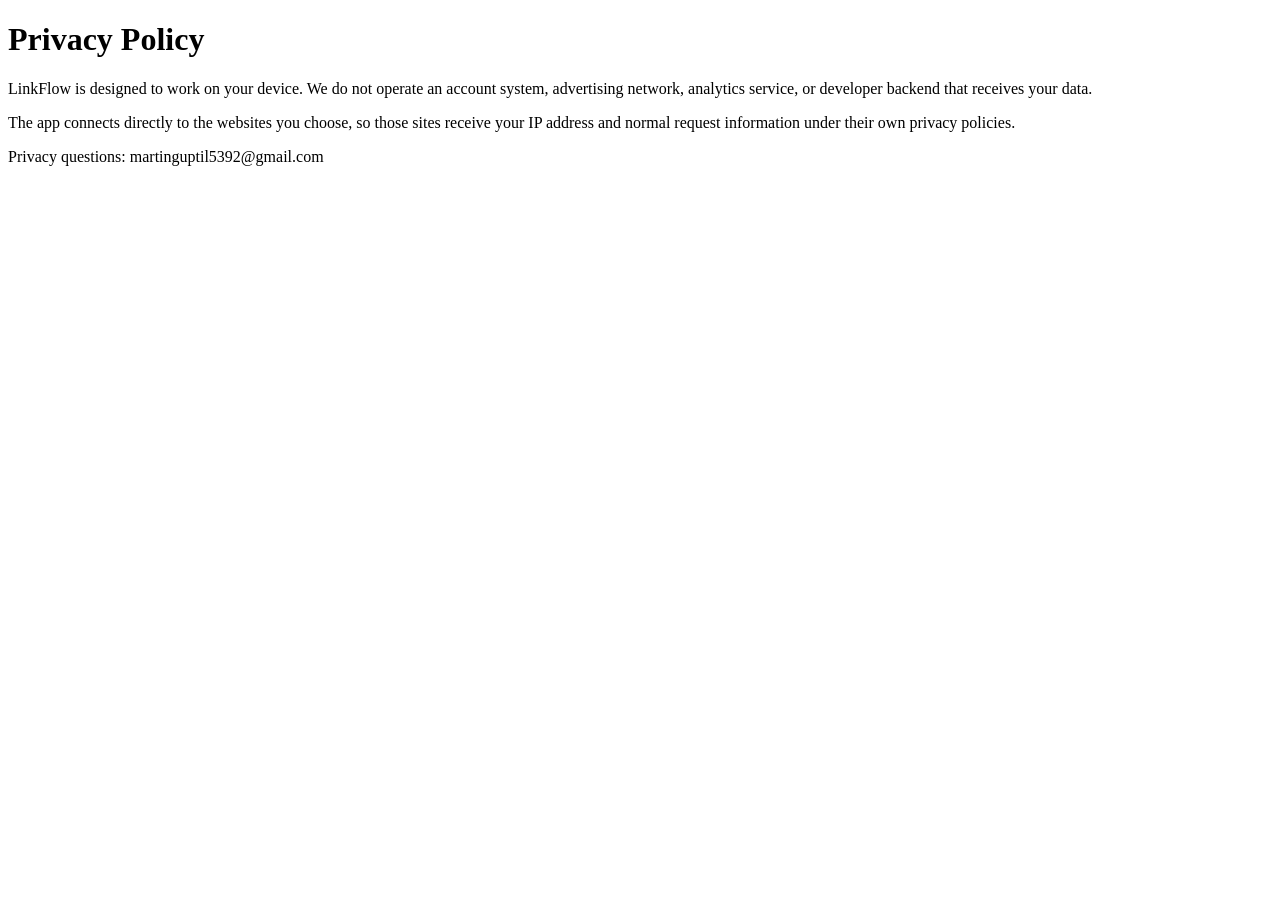
==== privacy/index.html @ 2f605065 "Add privacy policy HTML page" ====
<!DOCTYPE html>
<html lang="en">
<head>
  <meta charset="utf-8">
  <meta name="viewport" content="width=device-width, initial-scale=1">
  <title>Privacy Policy - LinkFlow</title>
  <meta name="description" content="How LinkFlow handles data: local storage, network connections, permissions, security, and your choices.">
  <meta name="theme-color" content="#0d1016">
</head>
<body>
  <h1>Privacy Policy</h1>
  <p>LinkFlow is designed to work on your device. We do not operate an account system, advertising network, analytics service, or developer backend that receives your data.</p>
  <p>The app connects directly to the websites you choose, so those sites receive your IP address and normal request information under their own privacy policies.</p>
  <p>Privacy questions: martinguptil5392@gmail.com</p>
</body>
</html>
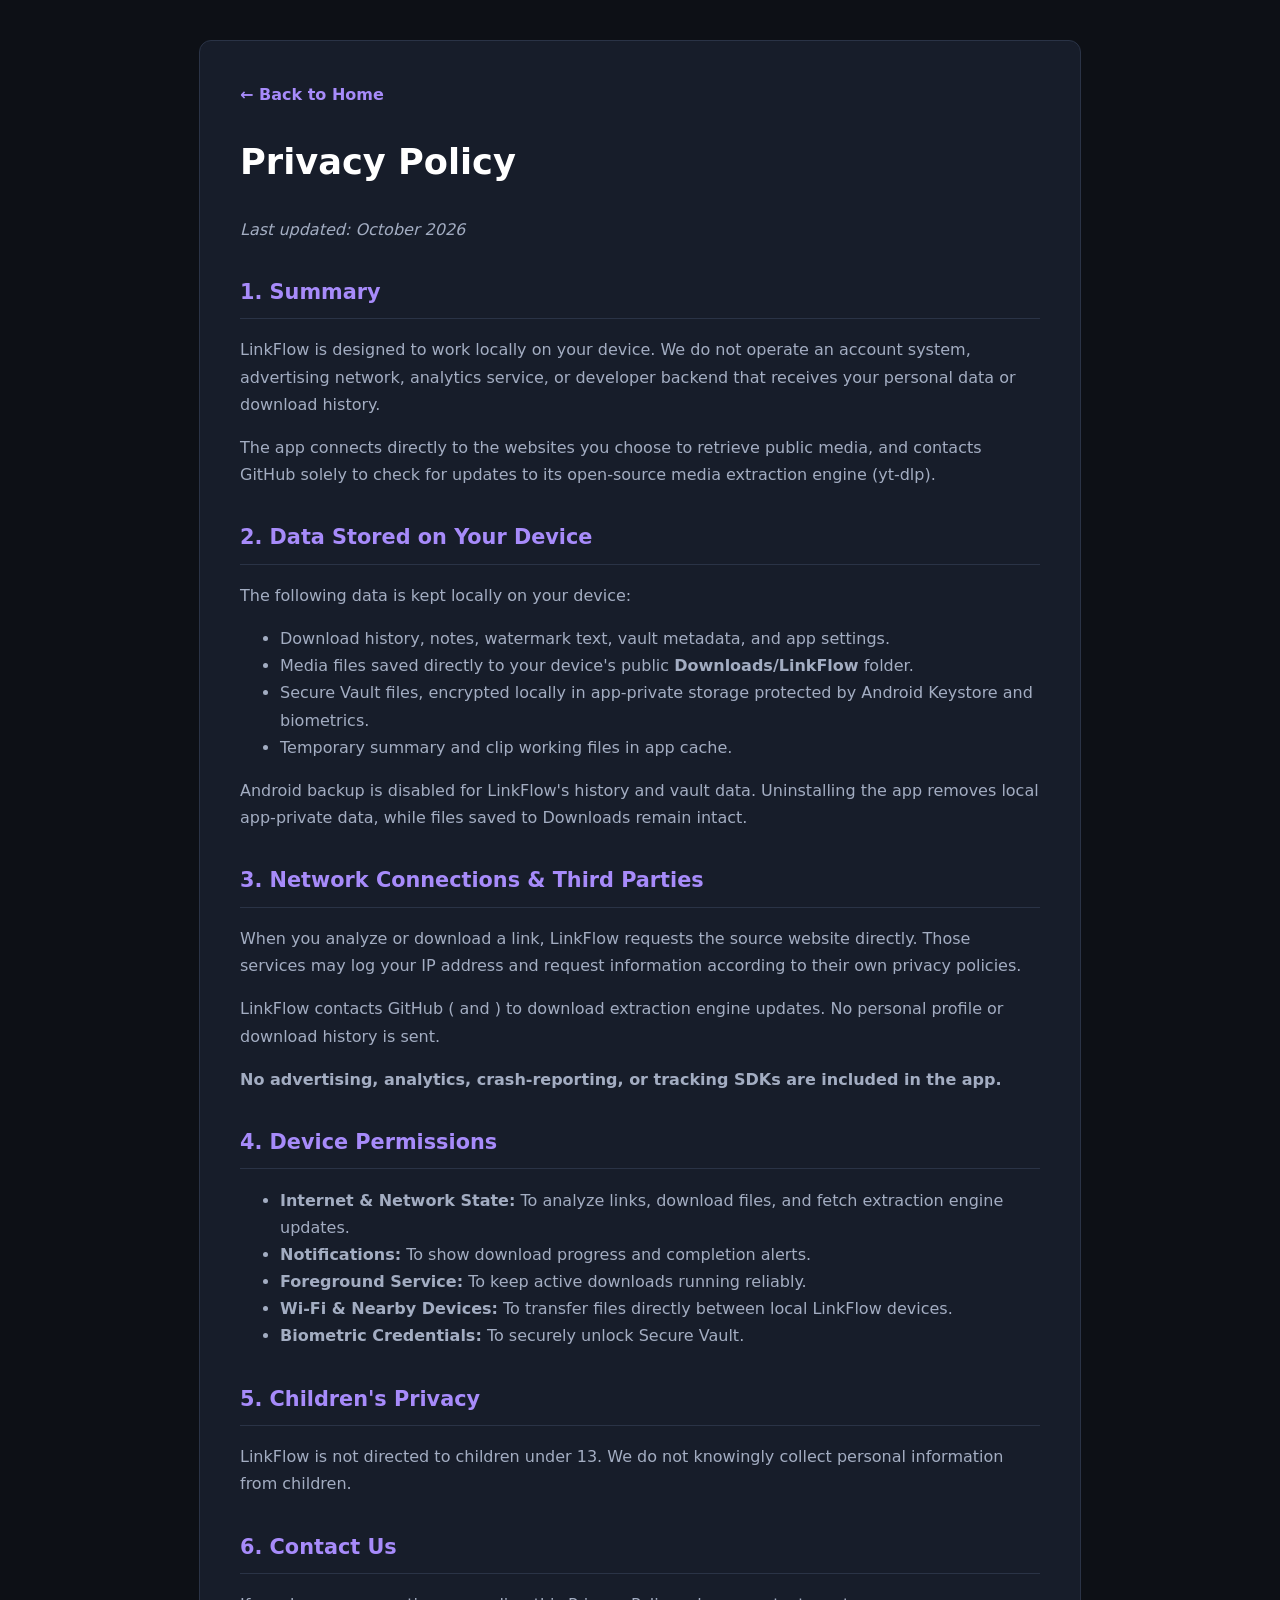
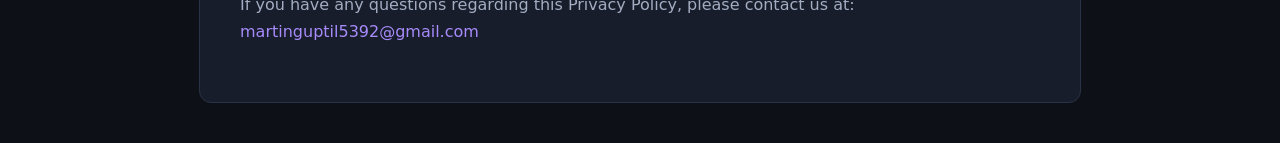
==== commit 0d4526b6: "Enhance privacy policy page with styles and content Added styling and updated privacy policy content" ====
--- a/privacy/index.html
+++ b/privacy/index.html
@@ -5,12 +5,79 @@
   <meta name="viewport" content="width=device-width, initial-scale=1">
   <title>Privacy Policy - LinkFlow</title>
   <meta name="description" content="How LinkFlow handles data: local storage, network connections, permissions, security, and your choices.">
-  <meta name="theme-color" content="#0d1016">
+  <style>
+    :root {
+      --bg: #0d1016;
+      --surface: #171d2a;
+      --text: #e8ebf2;
+      --muted: #a3adc2;
+      --primary: #a78bfa;
+      --line: #2a3346;
+      --radius: 12px;
+    }
+    body {
+      margin: 0;
+      padding: 40px 20px;
+      background: var(--bg);
+      color: var(--text);
+      font-family: system-ui, -apple-system, sans-serif;
+      line-height: 1.7;
+    }
+    .container {
+      max-width: 800px;
+      margin: 0 auto;
+      background: var(--surface);
+      border: 1px solid var(--line);
+      border-radius: var(--radius);
+      padding: 40px;
+    }
+    h1 { font-size: 2.2rem; margin-top: 0; color: #fff; }
+    h2 { font-size: 1.3rem; margin-top: 32px; color: var(--primary); border-bottom: 1px solid var(--line); padding-bottom: 8px; }
+    p, li { color: var(--muted); }
+    a { color: var(--primary); text-decoration: none; }
+    a:hover { text-decoration: underline; }
+    .back { display: inline-block; margin-bottom: 24px; font-weight: 600; }
+  </style>
 </head>
 <body>
-  <h1>Privacy Policy</h1>
-  <p>LinkFlow is designed to work on your device. We do not operate an account system, advertising network, analytics service, or developer backend that receives your data.</p>
-  <p>The app connects directly to the websites you choose, so those sites receive your IP address and normal request information under their own privacy policies.</p>
-  <p>Privacy questions: martinguptil5392@gmail.com</p>
+  <div class="container">
+    <a class="back" href="../">&larr; Back to Home</a>
+    <h1>Privacy Policy</h1>
+    <p><em>Last updated: October 2026</em></p>
+
+    <h2>1. Summary</h2>
+    <p>LinkFlow is designed to work locally on your device. We do not operate an account system, advertising network, analytics service, or developer backend that receives your personal data or download history.</p>
+    <p>The app connects directly to the websites you choose to retrieve public media, and contacts GitHub solely to check for updates to its open-source media extraction engine (yt-dlp).</p>
+
+    <h2>2. Data Stored on Your Device</h2>
+    <p>The following data is kept locally on your device:</p>
+    <ul>
+      <li>Download history, notes, watermark text, vault metadata, and app settings.</li>
+      <li>Media files saved directly to your device's public <strong>Downloads/LinkFlow</strong> folder.</li>
+      <li>Secure Vault files, encrypted locally in app-private storage protected by Android Keystore and biometrics.</li>
+      <li>Temporary summary and clip working files in app cache.</li>
+    </ul>
+    <p>Android backup is disabled for LinkFlow's history and vault data. Uninstalling the app removes local app-private data, while files saved to Downloads remain intact.</p>
+
+    <h2>3. Network Connections & Third Parties</h2>
+    <p>When you analyze or download a link, LinkFlow requests the source website directly. Those services may log your IP address and request information according to their own privacy policies.</p>
+    <p>LinkFlow contacts GitHub (<github.com> and <api.github.com>) to download extraction engine updates. No personal profile or download history is sent.</p>
+    <p><strong>No advertising, analytics, crash-reporting, or tracking SDKs are included in the app.</strong></p>
+
+    <h2>4. Device Permissions</h2>
+    <ul>
+      <li><strong>Internet & Network State:</strong> To analyze links, download files, and fetch extraction engine updates.</li>
+      <li><strong>Notifications:</strong> To show download progress and completion alerts.</li>
+      <li><strong>Foreground Service:</strong> To keep active downloads running reliably.</li>
+      <li><strong>Wi-Fi & Nearby Devices:</strong> To transfer files directly between local LinkFlow devices.</li>
+      <li><strong>Biometric Credentials:</strong> To securely unlock Secure Vault.</li>
+    </ul>
+
+    <h2>5. Children's Privacy</h2>
+    <p>LinkFlow is not directed to children under 13. We do not knowingly collect personal information from children.</p>
+
+    <h2>6. Contact Us</h2>
+    <p>If you have any questions regarding this Privacy Policy, please contact us at: <a href="mailto:martinguptil5392@gmail.com">martinguptil5392@gmail.com</a></p>
+  </div>
 </body>
 </html>
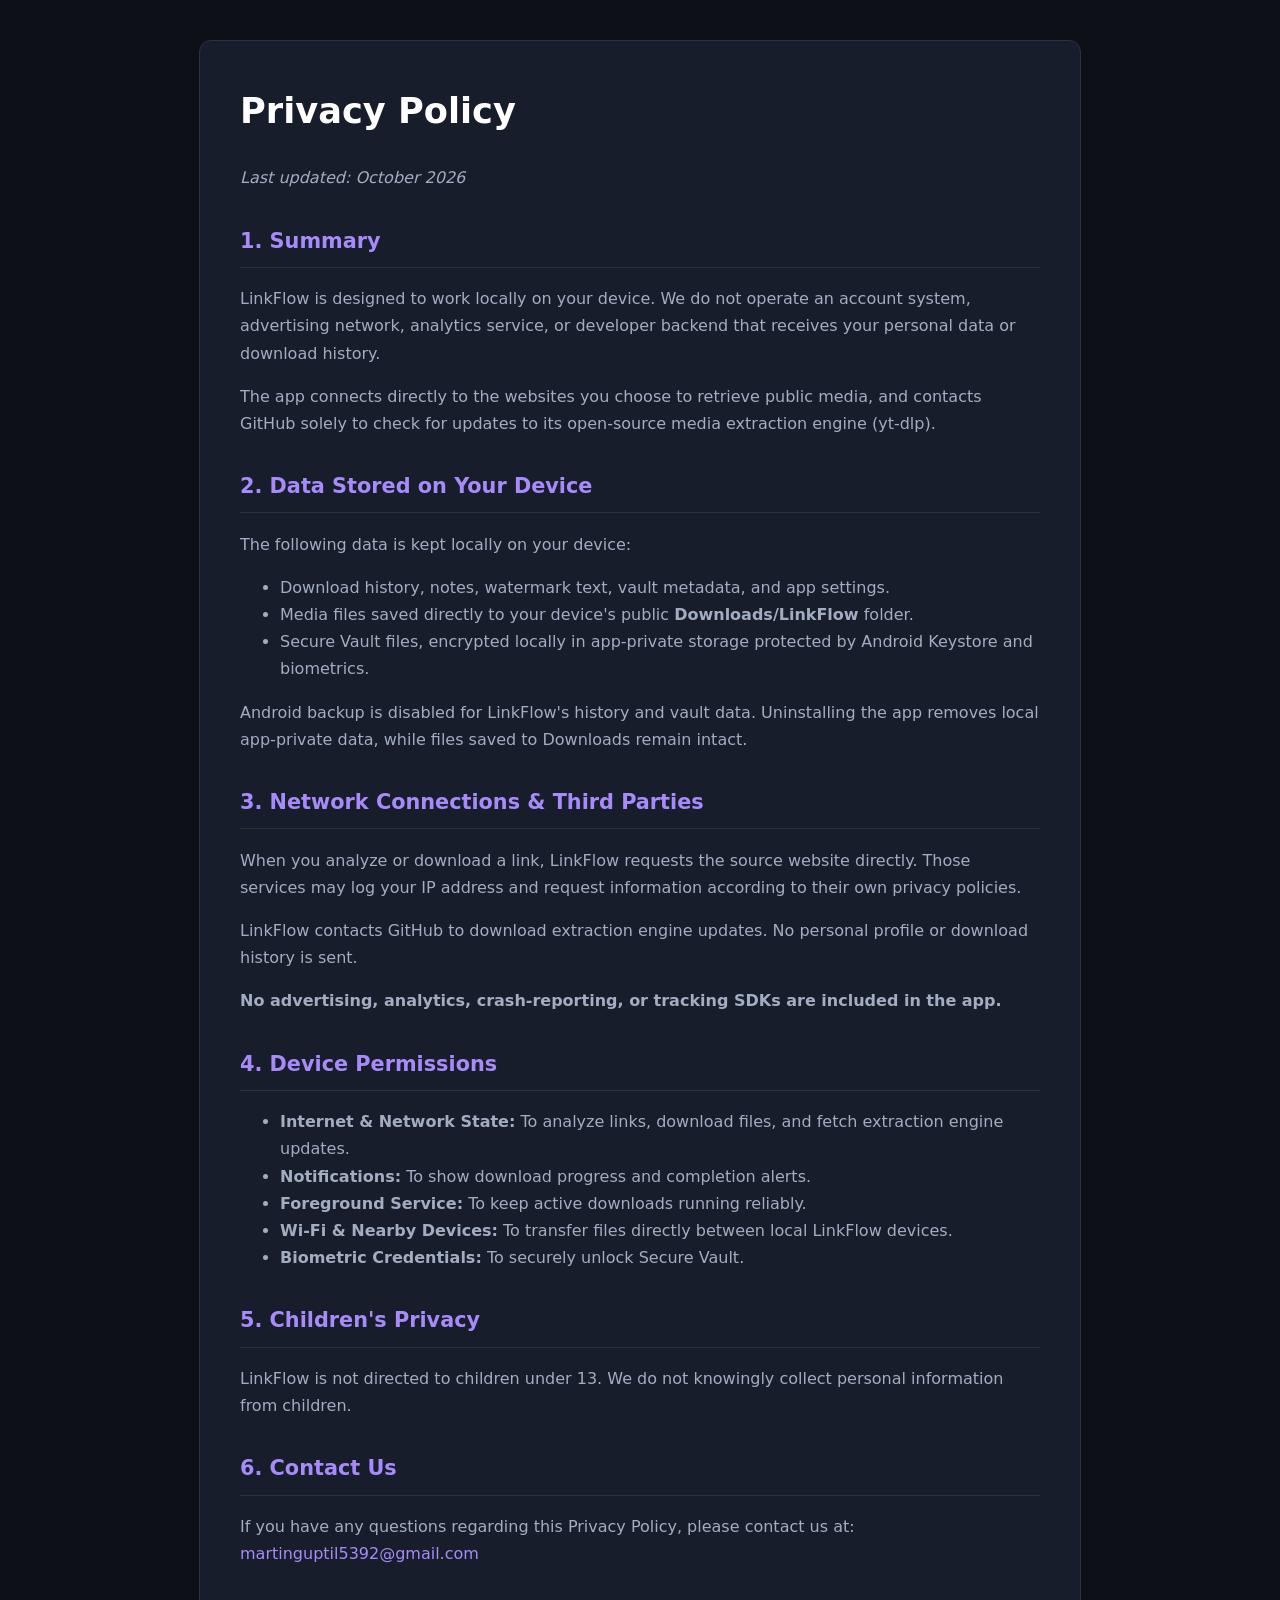
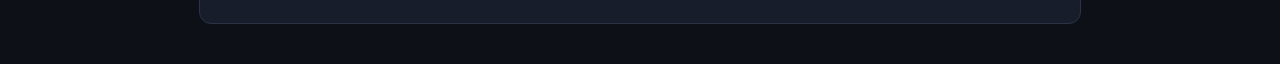
==== commit 1739a8e6: "Refactor privacy policy styles and content Removed unused CSS variables and updated styles for bette" ====
--- a/privacy/index.html
+++ b/privacy/index.html
@@ -4,44 +4,32 @@
   <meta charset="utf-8">
   <meta name="viewport" content="width=device-width, initial-scale=1">
   <title>Privacy Policy - LinkFlow</title>
-  <meta name="description" content="How LinkFlow handles data: local storage, network connections, permissions, security, and your choices.">
   <style>
-    :root {
-      --bg: #0d1016;
-      --surface: #171d2a;
-      --text: #e8ebf2;
-      --muted: #a3adc2;
-      --primary: #a78bfa;
-      --line: #2a3346;
-      --radius: 12px;
-    }
     body {
       margin: 0;
       padding: 40px 20px;
-      background: var(--bg);
-      color: var(--text);
+      background: #0d1016;
+      color: #e8ebf2;
       font-family: system-ui, -apple-system, sans-serif;
       line-height: 1.7;
     }
     .container {
       max-width: 800px;
       margin: 0 auto;
-      background: var(--surface);
-      border: 1px solid var(--line);
-      border-radius: var(--radius);
+      background: #171d2a;
+      border: 1px solid #2a3346;
+      border-radius: 12px;
       padding: 40px;
     }
     h1 { font-size: 2.2rem; margin-top: 0; color: #fff; }
-    h2 { font-size: 1.3rem; margin-top: 32px; color: var(--primary); border-bottom: 1px solid var(--line); padding-bottom: 8px; }
-    p, li { color: var(--muted); }
-    a { color: var(--primary); text-decoration: none; }
+    h2 { font-size: 1.3rem; margin-top: 32px; color: #a78bfa; border-bottom: 1px solid #2a3346; padding-bottom: 8px; }
+    p, li { color: #a3adc2; }
+    a { color: #a78bfa; text-decoration: none; }
     a:hover { text-decoration: underline; }
-    .back { display: inline-block; margin-bottom: 24px; font-weight: 600; }
   </style>
 </head>
 <body>
   <div class="container">
-    <a class="back" href="../">&larr; Back to Home</a>
     <h1>Privacy Policy</h1>
     <p><em>Last updated: October 2026</em></p>
 
@@ -55,13 +43,12 @@
       <li>Download history, notes, watermark text, vault metadata, and app settings.</li>
       <li>Media files saved directly to your device's public <strong>Downloads/LinkFlow</strong> folder.</li>
       <li>Secure Vault files, encrypted locally in app-private storage protected by Android Keystore and biometrics.</li>
-      <li>Temporary summary and clip working files in app cache.</li>
     </ul>
     <p>Android backup is disabled for LinkFlow's history and vault data. Uninstalling the app removes local app-private data, while files saved to Downloads remain intact.</p>
 
     <h2>3. Network Connections & Third Parties</h2>
     <p>When you analyze or download a link, LinkFlow requests the source website directly. Those services may log your IP address and request information according to their own privacy policies.</p>
-    <p>LinkFlow contacts GitHub (<github.com> and <api.github.com>) to download extraction engine updates. No personal profile or download history is sent.</p>
+    <p>LinkFlow contacts GitHub to download extraction engine updates. No personal profile or download history is sent.</p>
     <p><strong>No advertising, analytics, crash-reporting, or tracking SDKs are included in the app.</strong></p>
 
     <h2>4. Device Permissions</h2>
